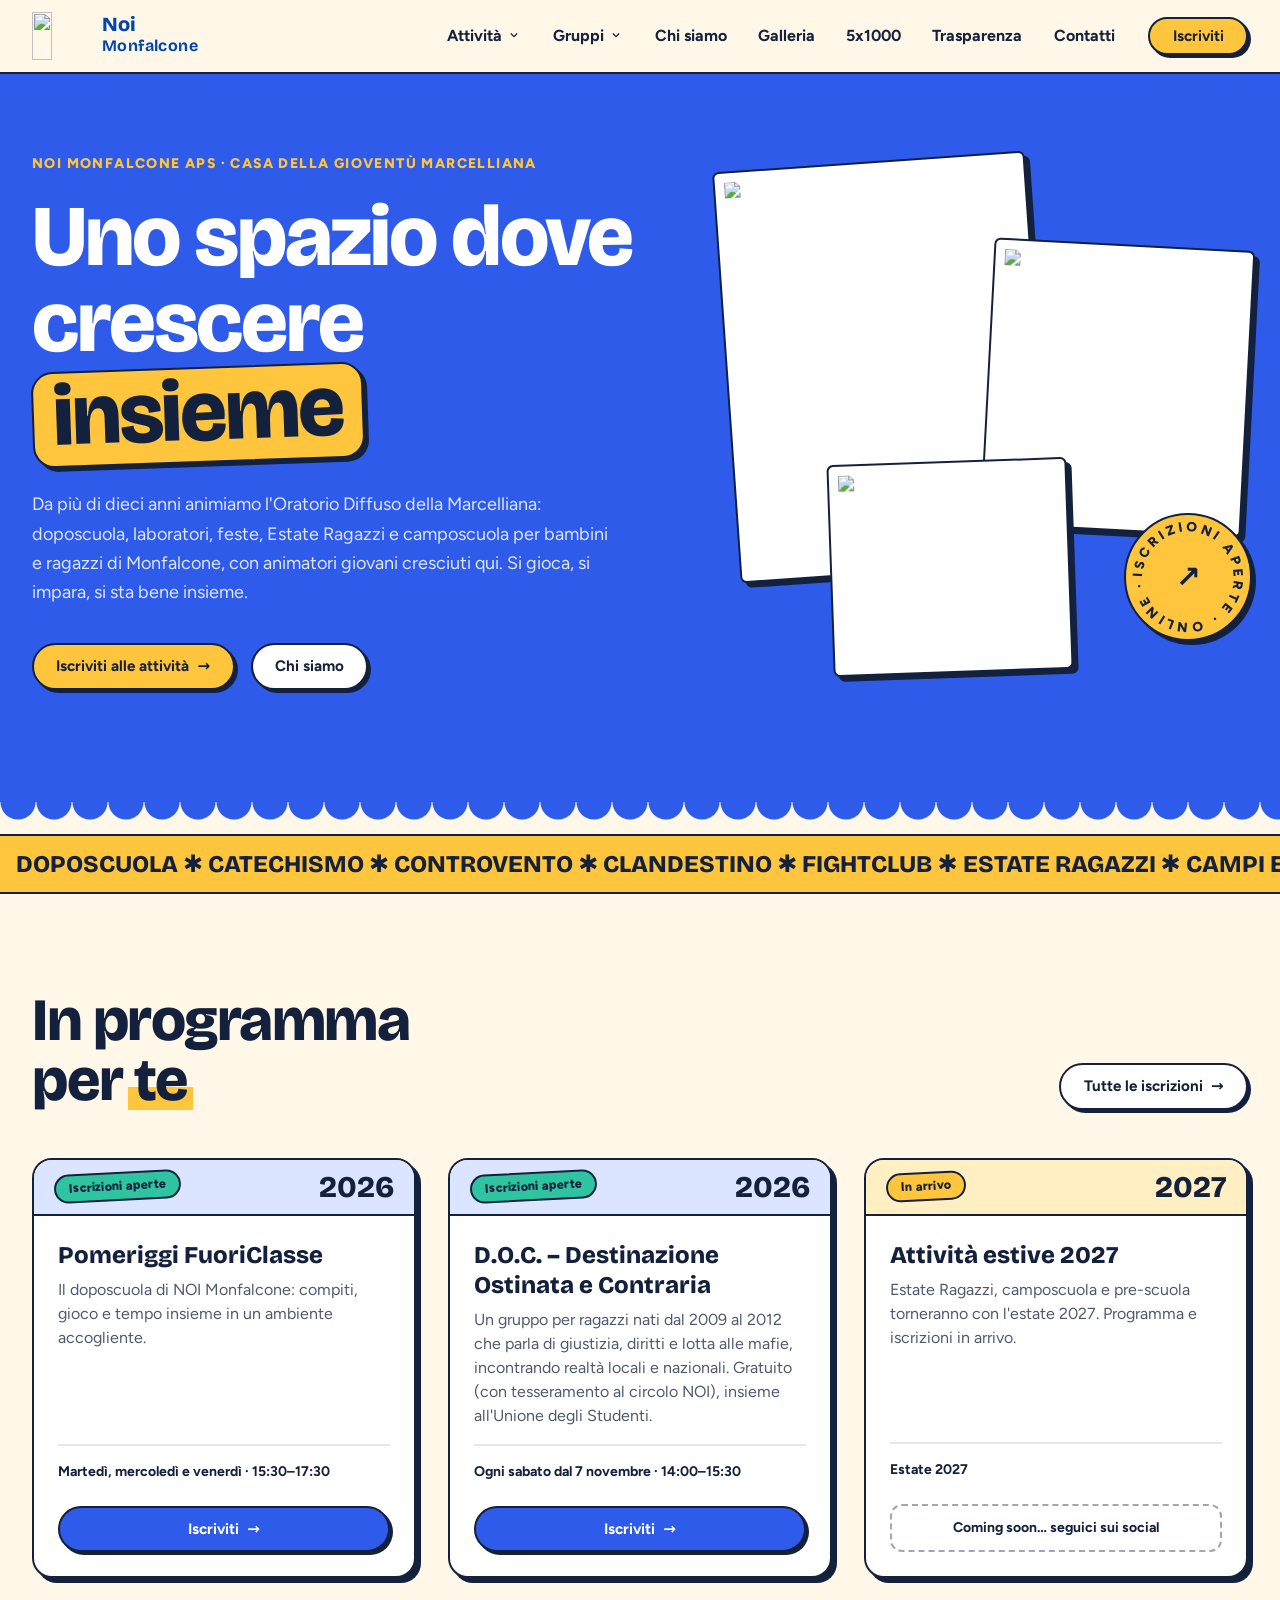
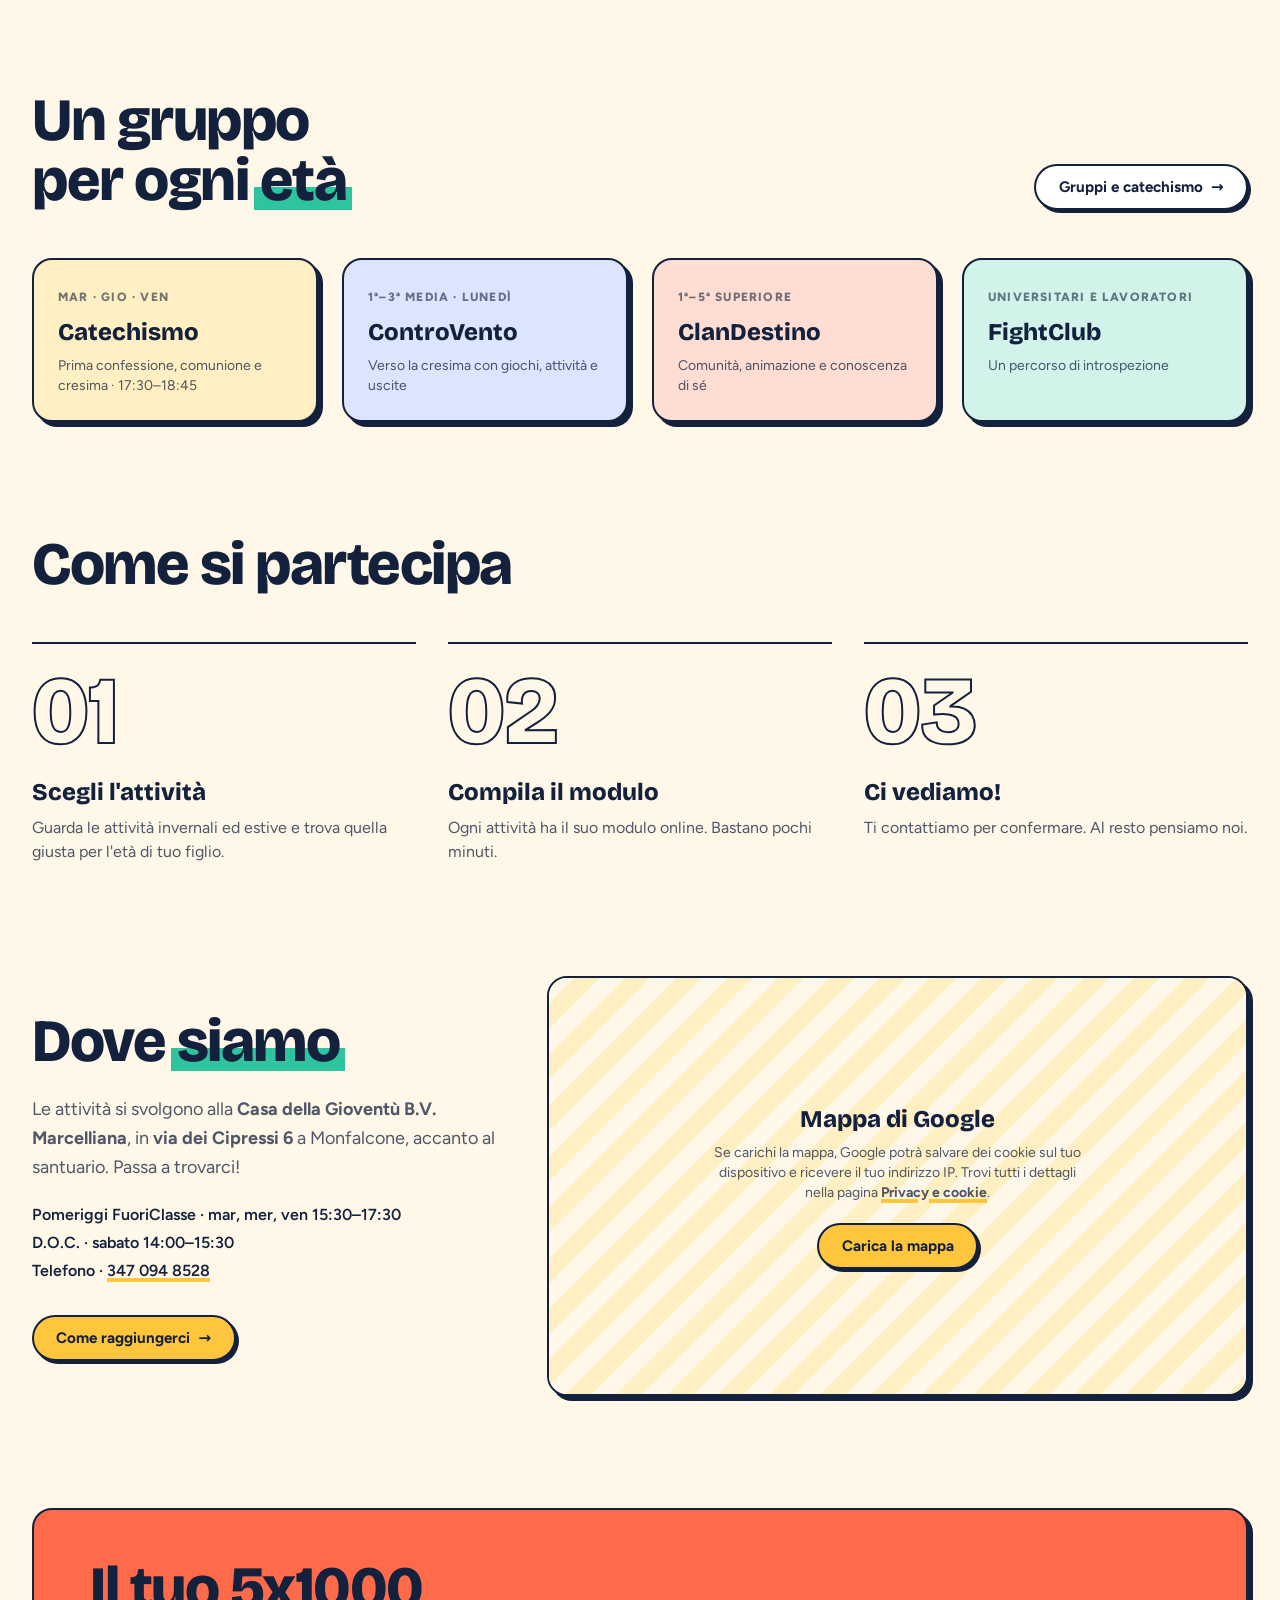
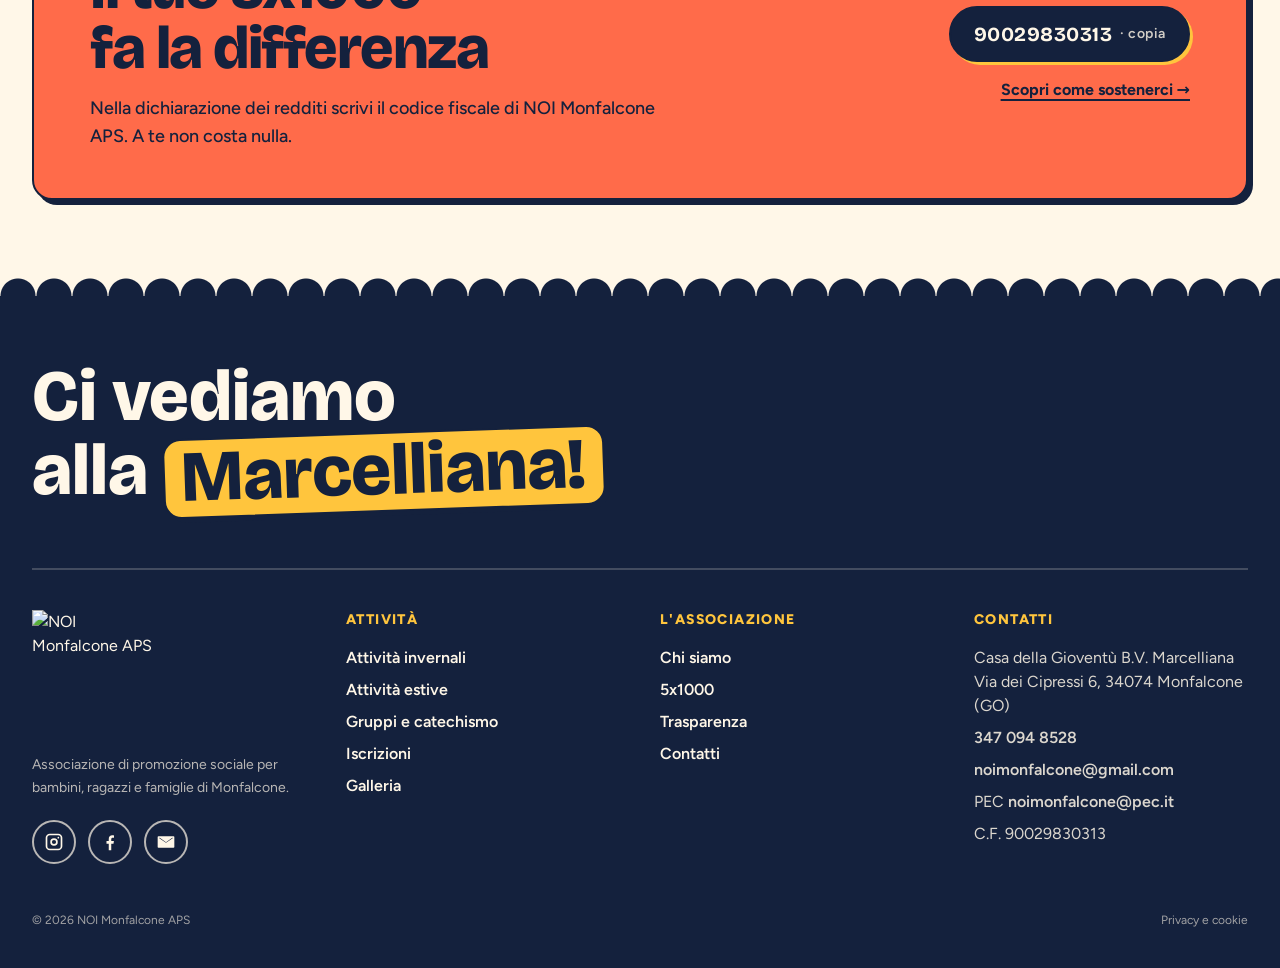
==== index.html @ 29c96f49 "Sito NOI Monfalcone APS: pagine, stili e script Sito statico (HTML, Tailwind, JavaScript) con inform" ====
<!DOCTYPE html>
<html lang="it">
<head>
  <meta charset="utf-8">
  <meta name="viewport" content="width=device-width, initial-scale=1">
  <title>NOI Monfalcone APS | Oratorio e attività per ragazzi</title>
  <meta name="description" content="NOI Monfalcone APS: attività invernali ed estive, doposcuola, campi e laboratori per bambini, ragazzi e famiglie alla Casa della Gioventù Marcelliana.">
  <link rel="canonical" href="https://giacomo.cogitamus.it/">
  <meta property="og:type" content="website">
  <meta property="og:locale" content="it_IT">
  <meta property="og:site_name" content="NOI Monfalcone APS">
  <meta property="og:title" content="NOI Monfalcone APS | Oratorio e attività per ragazzi">
  <meta property="og:description" content="NOI Monfalcone APS: attività invernali ed estive, doposcuola, campi e laboratori per bambini, ragazzi e famiglie alla Casa della Gioventù Marcelliana.">
  <meta property="og:url" content="https://giacomo.cogitamus.it/">
  <meta property="og:image" content="https://giacomo.cogitamus.it/assets/img/og-image.jpg">
  <meta property="og:image:width" content="1200">
  <meta property="og:image:height" content="630">
  <meta property="og:image:alt" content="Foto di gruppo di bambini e animatori all'Estate Ragazzi di NOI Monfalcone">
  <meta name="twitter:card" content="summary_large_image">
  <meta name="theme-color" content="#2F5BEA">
  <link rel="icon" href="assets/img/favicon.png" type="image/png">
  <link rel="apple-touch-icon" href="assets/img/apple-touch-icon.png">
  <link rel="stylesheet" href="assets/css/fonts.css?v=20261122">
  <link rel="stylesheet" href="assets/css/style.css?v=20261122">
  <link rel="stylesheet" href="assets/css/tailwind.css?v=20261122">
  <script type="application/ld+json">
{
  "@context": "https://schema.org",
  "@type": "NGO",
  "name": "NOI Monfalcone APS",
  "alternateName": "Oratorio Diffuso",
  "url": "https://giacomo.cogitamus.it/",
  "logo": "https://giacomo.cogitamus.it/assets/img/logo.png",
  "image": "https://giacomo.cogitamus.it/assets/img/og-image.jpg",
  "description": "Associazione di promozione sociale che anima l'Oratorio Diffuso della Marcelliana a Monfalcone: doposcuola, laboratori, feste, Estate Ragazzi e camposcuola per bambini e ragazzi.",
  "email": "noimonfalcone@gmail.com",
  "telephone": "+39 347 094 8528",
  "taxID": "90029830313",
  "address": {
    "@type": "PostalAddress",
    "streetAddress": "Via dei Cipressi 6",
    "postalCode": "34074",
    "addressLocality": "Monfalcone",
    "addressRegion": "GO",
    "addressCountry": "IT"
  },
  "location": {
    "@type": "Place",
    "name": "Casa della Gioventù B.V. Marcelliana",
    "address": {
      "@type": "PostalAddress",
      "streetAddress": "Via dei Cipressi 6",
      "postalCode": "34074",
      "addressLocality": "Monfalcone",
      "addressRegion": "GO",
      "addressCountry": "IT"
    }
  },
  "sameAs": [
    "https://www.instagram.com/noimonfalcone/",
    "https://www.facebook.com/oratoriodiffuso/"
  ]
}
  </script>
</head>
<body data-page="home" class="bg-paper font-sans text-ink antialiased">
  <div id="site-header"></div>

  <main id="main">
    <!-- HERO -->
    <section class="tone-blue scallop">
      <div class="mx-auto grid max-w-7xl items-center gap-14 px-5 pb-24 pt-14 lg:grid-cols-[1.1fr_.9fr] lg:px-8 lg:pb-28 lg:pt-20">
        <div>
          <p class="reveal text-sm font-extrabold uppercase tracking-widest text-sun">NOI Monfalcone APS · Casa della Gioventù Marcelliana</p>
          <h1 class="reveal mt-5 font-display text-[2.9rem] font-extrabold leading-[0.98] tracking-tight sm:text-7xl lg:text-[5.4rem]" data-delay="1">
            Uno spazio dove crescere <span class="word">insieme</span>
          </h1>
          <p class="reveal mt-7 max-w-xl text-lg leading-relaxed text-white/85" data-delay="2">
            Da più di dieci anni animiamo l'Oratorio Diffuso della Marcelliana: doposcuola, laboratori, feste, Estate Ragazzi e camposcuola per bambini e ragazzi di Monfalcone, con animatori giovani cresciuti qui. Si gioca, si impara, si sta bene insieme.
          </p>
          <div class="reveal mt-9 flex flex-wrap gap-4" data-delay="3">
            <a href="iscrizioni.html" class="btn btn-sun">Iscriviti alle attività <span class="arrow" aria-hidden="true">→</span></a>
            <a href="chi-siamo.html" class="btn">Chi siamo</a>
          </div>
        </div>

        <!-- Collage di foto -->
        <div class="reveal relative mx-auto aspect-square w-full max-w-md lg:max-w-none" data-delay="2">
          <div class="frame absolute left-0 top-0 w-[60%] -rotate-[4deg]">
            <img src="assets/img/home/home-polveri-colorate.jpg" alt="Foto di gruppo con le polveri colorate al campo medie 2026" class="aspect-[4/5] w-full object-cover" loading="lazy">
          </div>
          <div class="frame absolute right-0 top-[16%] w-[50%] rotate-[3deg]">
            <img src="assets/img/home/home-gruppo-estate.jpg" alt="Foto di gruppo a Estate Ragazzi" class="aspect-square w-full object-cover" loading="lazy">
          </div>
          <div class="frame absolute bottom-[2%] left-[20%] w-[46%] -rotate-[2deg]">
            <img src="assets/img/home/home-mani-in-cerchio.jpg" alt="Mani unite in cerchio al campo medie 2026" class="aspect-[4/3] w-full object-cover" loading="lazy">
          </div>
          <a href="iscrizioni.html" aria-label="Vai alle iscrizioni" class="absolute -right-1 bottom-[8%] grid h-28 w-28 place-items-center rounded-full border-2 border-ink bg-sun text-ink shadow-[4px_4px_0_#14213D] transition hover:scale-105 sm:h-32 sm:w-32">
            <svg viewBox="0 0 120 120" class="spin-slow absolute inset-0" aria-hidden="true">
              <defs><path id="circ" d="M60,60 m-44,0 a44,44 0 1,1 88,0 a44,44 0 1,1 -88,0"/></defs>
              <text font-size="13" font-weight="800" fill="#14213D"><textPath href="#circ" textLength="270" lengthAdjust="spacing">ISCRIZIONI APERTE · ONLINE ·</textPath></text>
            </svg>
            <span class="text-3xl font-extrabold" aria-hidden="true">↗</span>
          </a>
        </div>
      </div>
    </section>

    <!-- STRISCIA SCORREVOLE -->
    <div class="marquee mt-8 border-y-2 border-ink bg-sun py-3 font-display text-2xl font-extrabold uppercase" aria-hidden="true">
      <div class="marquee-track">
        <span class="px-4">Doposcuola ✱ Catechismo ✱ ControVento ✱ ClanDestino ✱ FightClub ✱ Estate Ragazzi ✱ Campi estivi ✱ Feste ✱ Insieme ✱</span>
        <span class="px-4">Doposcuola ✱ Catechismo ✱ ControVento ✱ ClanDestino ✱ FightClub ✱ Estate Ragazzi ✱ Campi estivi ✱ Feste ✱ Insieme ✱</span>
      </div>
    </div>

    <!-- IN PROGRAMMA -->
    <section class="mx-auto max-w-7xl px-5 pt-24 lg:px-8" aria-labelledby="programma">
      <div class="flex flex-wrap items-end justify-between gap-5">
        <h2 id="programma" class="reveal font-display text-4xl font-extrabold leading-[1.02] tracking-tight sm:text-6xl">In programma<br>per <span class="hl">te</span></h2>
        <a href="iscrizioni.html" class="reveal btn" data-delay="1">Tutte le iscrizioni <span class="arrow" aria-hidden="true">→</span></a>
      </div>
      <div data-activities data-season="all" data-status="open,soon" data-limit="3" class="mt-12 grid gap-8 md:grid-cols-2 lg:grid-cols-3"></div>
    </section>

    <!-- GRUPPI -->
    <section class="mx-auto max-w-7xl px-5 pt-28 lg:px-8" aria-labelledby="gruppi">
      <div class="flex flex-wrap items-end justify-between gap-5">
        <h2 id="gruppi" class="reveal font-display text-4xl font-extrabold leading-[1.02] tracking-tight sm:text-6xl">Un gruppo<br>per ogni <span class="hl" style="--hl:var(--mint)">età</span></h2>
        <a href="gruppi.html" class="reveal btn" data-delay="1">Gruppi e catechismo <span class="arrow" aria-hidden="true">→</span></a>
      </div>
      <div class="mt-12 grid gap-6 sm:grid-cols-2 lg:grid-cols-4">
        <a href="gruppi.html#catechismo" class="card reveal !bg-sun-100 p-6" data-delay="1">
          <span class="text-xs font-extrabold uppercase tracking-widest text-ink/60">Mar · Gio · Ven</span>
          <span class="mt-2 block font-display text-2xl font-extrabold">Catechismo</span>
          <span class="mt-2 block text-sm text-ink/75">Prima confessione, comunione e cresima · 17:30–18:45</span>
        </a>
        <a href="gruppi.html#controvento" class="card reveal !bg-brand-100 p-6" data-delay="2">
          <span class="text-xs font-extrabold uppercase tracking-widest text-ink/60">1ª–3ª media · Lunedì</span>
          <span class="mt-2 block font-display text-2xl font-extrabold">ControVento</span>
          <span class="mt-2 block text-sm text-ink/75">Verso la cresima con giochi, attività e uscite</span>
        </a>
        <a href="gruppi.html#clandestino" class="card reveal !bg-coral-100 p-6" data-delay="3">
          <span class="text-xs font-extrabold uppercase tracking-widest text-ink/60">1ª–5ª superiore</span>
          <span class="mt-2 block font-display text-2xl font-extrabold">ClanDestino</span>
          <span class="mt-2 block text-sm text-ink/75">Comunità, animazione e conoscenza di sé</span>
        </a>
        <a href="gruppi.html#fightclub" class="card reveal !bg-mint-100 p-6" data-delay="4">
          <span class="text-xs font-extrabold uppercase tracking-widest text-ink/60">Universitari e lavoratori</span>
          <span class="mt-2 block font-display text-2xl font-extrabold">FightClub</span>
          <span class="mt-2 block text-sm text-ink/75">Un percorso di introspezione</span>
        </a>
      </div>
    </section>

    <!-- COME SI PARTECIPA -->
    <section class="mx-auto max-w-7xl px-5 pt-28 lg:px-8" aria-labelledby="come">
      <h2 id="come" class="reveal font-display text-4xl font-extrabold leading-[1.02] tracking-tight sm:text-6xl">Come si partecipa</h2>
      <ol class="mt-12 grid gap-10 md:grid-cols-3 md:gap-8">
        <li class="reveal border-t-2 border-ink pt-5" data-delay="1">
          <span class="outline-num font-display text-8xl font-extrabold leading-none">01</span>
          <h3 class="mt-4 font-display text-2xl font-extrabold">Scegli l'attività</h3>
          <p class="mt-2 text-ink/75">Guarda le attività invernali ed estive e trova quella giusta per l'età di tuo figlio.</p>
        </li>
        <li class="reveal border-t-2 border-ink pt-5" data-delay="2">
          <span class="outline-num font-display text-8xl font-extrabold leading-none">02</span>
          <h3 class="mt-4 font-display text-2xl font-extrabold">Compila il modulo</h3>
          <p class="mt-2 text-ink/75">Ogni attività ha il suo modulo online. Bastano pochi minuti.</p>
        </li>
        <li class="reveal border-t-2 border-ink pt-5" data-delay="3">
          <span class="outline-num font-display text-8xl font-extrabold leading-none">03</span>
          <h3 class="mt-4 font-display text-2xl font-extrabold">Ci vediamo!</h3>
          <p class="mt-2 text-ink/75">Ti contattiamo per confermare. Al resto pensiamo noi.</p>
        </li>
      </ol>
    </section>

    <!-- DOVE SIAMO -->
    <section class="mx-auto max-w-7xl px-5 pt-28 lg:px-8" aria-labelledby="dove">
      <div class="grid items-center gap-12 lg:grid-cols-[.8fr_1.2fr]">
        <div>
          <h2 id="dove" class="reveal font-display text-4xl font-extrabold leading-[1.02] tracking-tight sm:text-6xl">Dove <span class="hl" style="--hl:var(--mint)">siamo</span></h2>
          <p class="reveal mt-6 text-lg leading-relaxed text-ink/75" data-delay="1">
            Le attività si svolgono alla <strong>Casa della Gioventù B.V. Marcelliana</strong>, in <strong>via dei Cipressi 6</strong> a Monfalcone, accanto al santuario. Passa a trovarci!
          </p>
          <ul class="reveal mt-5 space-y-1 font-semibold" data-delay="1">
            <li>Pomeriggi FuoriClasse · mar, mer, ven 15:30–17:30</li>
            <li>D.O.C. · sabato 14:00–15:30</li>
            <li>Telefono · <a href="tel:+393470948528" class="underline decoration-sun decoration-4 underline-offset-2">347 094 8528</a></li>
          </ul>
          <a href="contatti.html" class="reveal btn btn-sun mt-8" data-delay="2">Come raggiungerci <span class="arrow" aria-hidden="true">→</span></a>
        </div>
        <div class="reveal card relative overflow-hidden" data-delay="2">
          <!-- La mappa di Google (e i suoi cookie) si carica solo se il visitatore clicca -->
          <div data-map data-src="https://www.google.com/maps?q=Via+dei+Cipressi+6,+34074+Monfalcone+GO&output=embed" data-class="block h-80 w-full border-0 lg:h-[26rem]" class="map-consent grid h-80 w-full place-items-center p-6 text-center lg:h-[26rem]">
            <div>
              <p class="font-display text-2xl font-extrabold">Mappa di Google</p>
              <p class="mx-auto mt-2 max-w-sm text-sm text-ink/75">Se carichi la mappa, Google potrà salvare dei cookie sul tuo dispositivo e ricevere il tuo indirizzo IP. Trovi tutti i dettagli nella pagina <a href="privacy.html" class="font-bold underline decoration-sun decoration-4 underline-offset-2">Privacy e cookie</a>.</p>
              <button type="button" class="btn btn-sun mt-5">Carica la mappa</button>
            </div>
          </div>
        </div>
      </div>
    </section>

    <!-- 5x1000 -->
    <section class="mx-auto max-w-7xl px-5 pt-28 lg:px-8">
      <div class="reveal card !bg-coral px-7 py-12 sm:px-14">
        <div class="grid items-center gap-10 md:grid-cols-[1fr_auto]">
          <div>
            <h2 class="font-display text-4xl font-extrabold leading-[1.02] tracking-tight sm:text-6xl">Il tuo 5x1000<br>fa la differenza</h2>
            <p class="mt-4 max-w-xl text-lg font-medium">Nella dichiarazione dei redditi scrivi il codice fiscale di NOI Monfalcone APS. A te non costa nulla.</p>
          </div>
          <div class="flex flex-col items-start gap-4 md:items-end">
            <button type="button" data-copy="90029830313" data-copy-msg="Codice fiscale copiato" class="btn btn-ink font-display text-xl tracking-wide">90029830313 <span class="text-sm font-sans font-semibold opacity-80">· copia</span></button>
            <a href="sostienici.html" class="font-bold underline decoration-ink decoration-2 underline-offset-4">Scopri come sostenerci →</a>
          </div>
        </div>
      </div>
    </section>
  </main>

  <div id="site-footer"></div>
  <script src="assets/js/data.js?v=20261122"></script>
  <script src="assets/js/components.js?v=20261122"></script>
  <script src="assets/js/main.js?v=20261122"></script>
</body>
</html>
---- assets/css/fonts.css ----
/* Caratteri ospitati sul sito (niente richieste a Google Fonts). Licenza: SIL Open Font License. */
/* Bricolage Grotesque – latin-ext */
@font-face {
  font-family: 'Bricolage Grotesque';
  font-style: normal;
  font-weight: 700;
  font-stretch: 100%;
  font-display: swap;
  src: url(../fonts/bricolage-grotesque-latin-ext-3y9K6as8bT.woff2) format('woff2');
  unicode-range: U+0100-02BA, U+02BD-02C5, U+02C7-02CC, U+02CE-02D7, U+02DD-02FF, U+0304, U+0308, U+0329, U+1D00-1DBF, U+1E00-1E9F, U+1EF2-1EFF, U+2020, U+20A0-20AB, U+20AD-20C4, U+2113, U+2C60-2C7F, U+A720-A7FF;
}
/* Bricolage Grotesque – latin */
@font-face {
  font-family: 'Bricolage Grotesque';
  font-style: normal;
  font-weight: 700;
  font-stretch: 100%;
  font-display: swap;
  src: url(../fonts/bricolage-grotesque-latin-3y9K6as8bT.woff2) format('woff2');
  unicode-range: U+0000-00FF, U+0131, U+0152-0153, U+02BB-02BC, U+02C6, U+02DA, U+02DC, U+0304, U+0308, U+0329, U+2000-206F, U+20AC, U+2122, U+2191, U+2193, U+2212, U+2215, U+FEFF, U+FFFD;
}
/* Bricolage Grotesque – latin-ext */
@font-face {
  font-family: 'Bricolage Grotesque';
  font-style: normal;
  font-weight: 800;
  font-stretch: 100%;
  font-display: swap;
  src: url(../fonts/bricolage-grotesque-latin-ext-3y9K6as8bT.woff2) format('woff2');
  unicode-range: U+0100-02BA, U+02BD-02C5, U+02C7-02CC, U+02CE-02D7, U+02DD-02FF, U+0304, U+0308, U+0329, U+1D00-1DBF, U+1E00-1E9F, U+1EF2-1EFF, U+2020, U+20A0-20AB, U+20AD-20C4, U+2113, U+2C60-2C7F, U+A720-A7FF;
}
/* Bricolage Grotesque – latin */
@font-face {
  font-family: 'Bricolage Grotesque';
  font-style: normal;
  font-weight: 800;
  font-stretch: 100%;
  font-display: swap;
  src: url(../fonts/bricolage-grotesque-latin-3y9K6as8bT.woff2) format('woff2');
  unicode-range: U+0000-00FF, U+0131, U+0152-0153, U+02BB-02BC, U+02C6, U+02DA, U+02DC, U+0304, U+0308, U+0329, U+2000-206F, U+20AC, U+2122, U+2191, U+2193, U+2212, U+2215, U+FEFF, U+FFFD;
}
/* Figtree – latin-ext */
@font-face {
  font-family: 'Figtree';
  font-style: normal;
  font-weight: 400;
  font-display: swap;
  src: url(../fonts/figtree-latin-ext-_Xms-HUzqD.woff2) format('woff2');
  unicode-range: U+0100-02BA, U+02BD-02C5, U+02C7-02CC, U+02CE-02D7, U+02DD-02FF, U+0304, U+0308, U+0329, U+1D00-1DBF, U+1E00-1E9F, U+1EF2-1EFF, U+2020, U+20A0-20AB, U+20AD-20C4, U+2113, U+2C60-2C7F, U+A720-A7FF;
}
/* Figtree – latin */
@font-face {
  font-family: 'Figtree';
  font-style: normal;
  font-weight: 400;
  font-display: swap;
  src: url(../fonts/figtree-latin-_Xms-HUzqD.woff2) format('woff2');
  unicode-range: U+0000-00FF, U+0131, U+0152-0153, U+02BB-02BC, U+02C6, U+02DA, U+02DC, U+0304, U+0308, U+0329, U+2000-206F, U+20AC, U+2122, U+2191, U+2193, U+2212, U+2215, U+FEFF, U+FFFD;
}
/* Figtree – latin-ext */
@font-face {
  font-family: 'Figtree';
  font-style: normal;
  font-weight: 500;
  font-display: swap;
  src: url(../fonts/figtree-latin-ext-_Xms-HUzqD.woff2) format('woff2');
  unicode-range: U+0100-02BA, U+02BD-02C5, U+02C7-02CC, U+02CE-02D7, U+02DD-02FF, U+0304, U+0308, U+0329, U+1D00-1DBF, U+1E00-1E9F, U+1EF2-1EFF, U+2020, U+20A0-20AB, U+20AD-20C4, U+2113, U+2C60-2C7F, U+A720-A7FF;
}
/* Figtree – latin */
@font-face {
  font-family: 'Figtree';
  font-style: normal;
  font-weight: 500;
  font-display: swap;
  src: url(../fonts/figtree-latin-_Xms-HUzqD.woff2) format('woff2');
  unicode-range: U+0000-00FF, U+0131, U+0152-0153, U+02BB-02BC, U+02C6, U+02DA, U+02DC, U+0304, U+0308, U+0329, U+2000-206F, U+20AC, U+2122, U+2191, U+2193, U+2212, U+2215, U+FEFF, U+FFFD;
}
/* Figtree – latin-ext */
@font-face {
  font-family: 'Figtree';
  font-style: normal;
  font-weight: 600;
  font-display: swap;
  src: url(../fonts/figtree-latin-ext-_Xms-HUzqD.woff2) format('woff2');
  unicode-range: U+0100-02BA, U+02BD-02C5, U+02C7-02CC, U+02CE-02D7, U+02DD-02FF, U+0304, U+0308, U+0329, U+1D00-1DBF, U+1E00-1E9F, U+1EF2-1EFF, U+2020, U+20A0-20AB, U+20AD-20C4, U+2113, U+2C60-2C7F, U+A720-A7FF;
}
/* Figtree – latin */
@font-face {
  font-family: 'Figtree';
  font-style: normal;
  font-weight: 600;
  font-display: swap;
  src: url(../fonts/figtree-latin-_Xms-HUzqD.woff2) format('woff2');
  unicode-range: U+0000-00FF, U+0131, U+0152-0153, U+02BB-02BC, U+02C6, U+02DA, U+02DC, U+0304, U+0308, U+0329, U+2000-206F, U+20AC, U+2122, U+2191, U+2193, U+2212, U+2215, U+FEFF, U+FFFD;
}
/* Figtree – latin-ext */
@font-face {
  font-family: 'Figtree';
  font-style: normal;
  font-weight: 700;
  font-display: swap;
  src: url(../fonts/figtree-latin-ext-_Xms-HUzqD.woff2) format('woff2');
  unicode-range: U+0100-02BA, U+02BD-02C5, U+02C7-02CC, U+02CE-02D7, U+02DD-02FF, U+0304, U+0308, U+0329, U+1D00-1DBF, U+1E00-1E9F, U+1EF2-1EFF, U+2020, U+20A0-20AB, U+20AD-20C4, U+2113, U+2C60-2C7F, U+A720-A7FF;
}
/* Figtree – latin */
@font-face {
  font-family: 'Figtree';
  font-style: normal;
  font-weight: 700;
  font-display: swap;
  src: url(../fonts/figtree-latin-_Xms-HUzqD.woff2) format('woff2');
  unicode-range: U+0000-00FF, U+0131, U+0152-0153, U+02BB-02BC, U+02C6, U+02DA, U+02DC, U+0304, U+0308, U+0329, U+2000-206F, U+20AC, U+2122, U+2191, U+2193, U+2212, U+2215, U+FEFF, U+FFFD;
}
/* Figtree – latin-ext */
@font-face {
  font-family: 'Figtree';
  font-style: normal;
  font-weight: 800;
  font-display: swap;
  src: url(../fonts/figtree-latin-ext-_Xms-HUzqD.woff2) format('woff2');
  unicode-range: U+0100-02BA, U+02BD-02C5, U+02C7-02CC, U+02CE-02D7, U+02DD-02FF, U+0304, U+0308, U+0329, U+1D00-1DBF, U+1E00-1E9F, U+1EF2-1EFF, U+2020, U+20A0-20AB, U+20AD-20C4, U+2113, U+2C60-2C7F, U+A720-A7FF;
}
/* Figtree – latin */
@font-face {
  font-family: 'Figtree';
  font-style: normal;
  font-weight: 800;
  font-display: swap;
  src: url(../fonts/figtree-latin-_Xms-HUzqD.woff2) format('woff2');
  unicode-range: U+0000-00FF, U+0131, U+0152-0153, U+02BB-02BC, U+02C6, U+02DA, U+02DC, U+0304, U+0308, U+0329, U+2000-206F, U+20AC, U+2122, U+2191, U+2193, U+2212, U+2215, U+FEFF, U+FFFD;
}
---- assets/css/style.css ----
/* Stile "carta e inchiostro": bordi netti, ombre piene, adesivi, colori piatti. */

:root {
  --ink: #14213D;
  --paper: #FFF7E8;
  --blue: #2F5BEA;
  --sun: #FFC53D;
  --coral: #FF6B4A;
  --mint: #2EC4A0;
}
html { scroll-padding-top: 96px; }
body { background: var(--paper); color: var(--ink); }
::selection { background: var(--sun); color: var(--ink); }
:focus-visible { outline: 3px solid var(--blue); outline-offset: 3px; border-radius: 6px; }

/* ---------- Animazioni allo scroll ---------- */
.reveal { opacity: 0; transform: translateY(22px); transition: opacity .6s ease, transform .6s cubic-bezier(.2,.7,.2,1); }
.reveal.is-visible { opacity: 1; transform: none; }
.reveal[data-delay="1"] { transition-delay: .07s; }
.reveal[data-delay="2"] { transition-delay: .14s; }
.reveal[data-delay="3"] { transition-delay: .21s; }
.reveal[data-delay="4"] { transition-delay: .28s; }
@media (prefers-reduced-motion: reduce) {
  .reveal { opacity: 1; transform: none; transition: none; }
  .marquee-track, .spin-slow { animation: none !important; }
  * { scroll-behavior: auto !important; }
}

/* ---------- Bottoni ---------- */
.btn {
  --sh: var(--ink);
  display: inline-flex; align-items: center; justify-content: center; gap: .5rem;
  padding: .75rem 1.4rem; border: 2px solid var(--ink); border-radius: 9999px;
  font-weight: 700; font-size: .95rem; line-height: 1.2; color: var(--ink); background: #fff;
  box-shadow: 3px 3px 0 var(--sh);
  transition: transform .15s ease, box-shadow .15s ease, background-color .15s ease;
}
.btn:hover { transform: translate(-2px, -2px); box-shadow: 5px 5px 0 var(--sh); }
.btn:active { transform: translate(3px, 3px); box-shadow: 0 0 0 var(--sh); }
.btn-sun { background: var(--sun); }
.btn-blue { background: var(--blue); color: #fff; }
.btn-coral { background: var(--coral); }
.btn-ink { background: var(--ink); color: var(--paper); --sh: var(--sun); }
.btn .arrow { transition: transform .15s ease; }
.btn:hover .arrow { transform: translateX(4px); }

/* ---------- Card ---------- */
.card {
  background: #fff; border: 2px solid var(--ink); border-radius: 1.25rem;
  box-shadow: 5px 5px 0 var(--ink);
  transition: transform .2s ease, box-shadow .2s ease;
}
a.card:hover, .card.hoverable:hover { transform: translate(-3px, -3px); box-shadow: 8px 8px 0 var(--ink); }

/* ---------- Adesivi, evidenziatore, parola in risalto ---------- */
.sticker {
  display: inline-block; border: 2px solid var(--ink); border-radius: 9999px; padding: .2rem .8rem;
  font-weight: 800; font-size: .78rem; letter-spacing: .02em; transform: rotate(-3deg); background: #fff; color: var(--ink);
}
.hl {
  background: linear-gradient(transparent 60%, var(--hl, var(--sun)) 60%, var(--hl, var(--sun)) 92%, transparent 92%);
  padding: 0 .1em; margin: 0 -.1em; -webkit-box-decoration-break: clone; box-decoration-break: clone;
}
.word {
  display: inline-block; background: var(--sun); color: var(--ink); padding: 0 .22em .06em;
  border: 2px solid var(--ink); border-radius: .25em; transform: rotate(-2deg); box-shadow: 4px 4px 0 var(--ink);
}

/* ---------- Sezioni a tinta unita con bordo "smerlato" ---------- */
.tone-blue  { --sec: var(--blue);  background: var(--blue);  color: #fff; }
.tone-sun   { --sec: var(--sun);   background: var(--sun);   color: var(--ink); }
.tone-coral { --sec: var(--coral); background: var(--coral); color: var(--ink); }
.tone-mint  { --sec: var(--mint);  background: var(--mint);  color: var(--ink); }
.tone-ink   { --sec: var(--ink);   background: var(--ink);   color: var(--paper); }
.scallop { position: relative; border-bottom: 0; }
.scallop::after {
  content: ''; position: absolute; left: 0; right: 0; top: 100%; height: 18px; z-index: 1; pointer-events: none;
  background: radial-gradient(circle at 18px 0, var(--sec) 17px, transparent 18px) repeat-x;
  background-size: 36px 18px;
}

.scallop-top::before {
  content: ''; position: absolute; left: 0; right: 0; bottom: 100%; height: 18px; pointer-events: none;
  background: radial-gradient(circle at 18px 18px, var(--sec) 17px, transparent 18px) repeat-x;
  background-size: 36px 18px;
}

/* ---------- Cornici foto e segnaposto ---------- */
.frame { background: #fff; padding: .55rem .55rem 2.2rem; border: 2px solid var(--ink); border-radius: .4rem; box-shadow: 5px 5px 0 var(--ink); }
.ph-img {
  display: grid; place-items: center; align-content: center; color: var(--ink); font-weight: 800; font-size: .8rem; letter-spacing: .12em; text-transform: uppercase;
  background: repeating-linear-gradient(135deg, var(--c1, #DCE5FF) 0 14px, var(--c2, #C9D7FF) 14px 28px);
}

/* ---------- Marquee e adesivo rotante ---------- */
.marquee { overflow: hidden; white-space: nowrap; }
.marquee-track { display: inline-flex; animation: marq 32s linear infinite; }
@keyframes marq { to { transform: translateX(-50%); } }
.spin-slow { animation: spin 22s linear infinite; }
@keyframes spin { to { transform: rotate(360deg); } }

/* ---------- Navigazione ---------- */
.nav-link { position: relative; padding: .4rem .1rem; font-weight: 700; }
.nav-link::after {
  content: ''; position: absolute; left: 0; right: 0; bottom: 0; height: 5px; background: var(--sun); z-index: -1;
  transform: scaleX(0); transform-origin: left; transition: transform .2s ease;
}
.nav-link:hover::after, .nav-link[aria-current="page"]::after { transform: scaleX(1); }
.dropdown { opacity: 0; visibility: hidden; transform: translateY(6px); transition: opacity .15s, transform .15s, visibility .15s; }
.has-dropdown:hover .dropdown, .has-dropdown:focus-within .dropdown { opacity: 1; visibility: visible; transform: none; }

/* ---------- Galleria a mosaico (proporzioni originali) ---------- */
.masonry { display: flex; gap: 1rem; align-items: flex-start; }
.masonry-col { flex: 1 1 0; min-width: 0; display: flex; flex-direction: column; gap: 1rem; }
.g-item {
  display: block; width: 100%; overflow: hidden; background: #fff; cursor: zoom-in;
  border: 2px solid var(--ink); border-radius: .9rem; box-shadow: 3px 3px 0 var(--ink);
  transition: transform .2s ease, box-shadow .2s ease;
}
.g-item:hover { transform: translate(-2px, -2px) rotate(-.4deg); box-shadow: 6px 6px 0 var(--ink); }
.g-item img, .g-item .ph-img { display: block; width: 100%; height: auto; }
.chip { border: 2px solid var(--ink); border-radius: 9999px; padding: .4rem 1rem; font-weight: 700; background: #fff; transition: background-color .15s, transform .15s; }
.chip:hover { transform: translateY(-2px); }
.chip[aria-pressed="true"] { background: var(--ink); color: var(--paper); }
#lightbox { opacity: 0; visibility: hidden; transition: opacity .2s, visibility .2s; }
#lightbox.open { opacity: 1; visibility: visible; }

/* ---------- Timeline archivio ---------- */
.timeline { position: relative; }
.timeline::before { content: ''; position: absolute; left: 11px; top: 8px; bottom: 8px; border-left: 2px dashed var(--ink); opacity: .5; }
.timeline-dot { position: absolute; left: 3px; top: 5px; width: 18px; height: 18px; border-radius: 9999px; background: var(--sun); border: 2px solid var(--ink); }

/* ---------- Toast ---------- */
#toast {
  position: fixed; left: 50%; bottom: 1.5rem; transform: translate(-50%, 20px); opacity: 0; z-index: 80; pointer-events: none;
  background: var(--ink); color: var(--paper); padding: .7rem 1.2rem; border-radius: 9999px; font-weight: 700; font-size: .9rem;
  border: 2px solid var(--sun); transition: opacity .2s, transform .2s;
}
#toast.show { opacity: 1; transform: translate(-50%, 0); }

/* ---------- Numeri a contorno ---------- */
.outline-num { color: transparent; -webkit-text-stroke: 2px var(--ink); }


/* ---------- Locandine: carosello circolare 3D (pagine attività) ---------- */
.orbit { --ph: 15rem; position: relative; overflow: hidden; padding-bottom: .5rem; }
@media (min-width: 640px) { .orbit { --ph: 19rem; } }
@media (min-width: 1280px) { .orbit { --ph: 22rem; } }
.orbit-stage { position: relative; z-index: 0; isolation: isolate; touch-action: pan-y; user-select: none; -webkit-user-select: none; }
/* l'anello ha un suo livello: le locandine non finiscono sopra il menu o sopra la locandina aperta */
/* "pavimento": un'ombra morbida sotto l'anello */
.orbit-stage::after {
  content: ""; position: absolute; left: 10%; right: 10%; bottom: 0; height: 2.5rem; z-index: 0;
  background: radial-gradient(closest-side, rgb(20 33 61 / .22), transparent); pointer-events: none;
}
.poster {
  padding: 0; background: #fff; cursor: zoom-in;
  border: 2px solid var(--ink); border-radius: .5rem; overflow: hidden; box-shadow: 4px 4px 0 var(--ink);
}
.orbit-card { position: absolute; left: 50%; top: 0; transform-origin: 50% 50%; will-change: transform, filter; }
.orbit-card img { display: block; height: var(--ph); width: auto; pointer-events: none; -webkit-user-drag: none; }
.orbit-card { cursor: pointer; }
.orbit-card.is-front { box-shadow: 6px 6px 0 var(--ink); cursor: zoom-in; }
.orbit-card { transition: box-shadow .2s ease; }
.orbit-card.is-hover { box-shadow: 9px 12px 0 var(--ink); }
.orbit-card:focus-visible { outline: 4px solid var(--sun); outline-offset: 3px; }
.orbit-ctrl { display: flex; justify-content: center; gap: 1rem; margin-top: 1.25rem; }
/* Telefono: striscia da scorrere col dito al posto del cerchio */
.orbit-strip { --ph: 22rem; }
.orbit-strip .orbit-stage {
  display: flex; gap: 1rem; overflow-x: auto; touch-action: auto; /* niente aggancio: il nastro scorre continuo */
  padding: .5rem 1.25rem 1rem; scrollbar-width: none;
}
.orbit-strip .orbit-stage::-webkit-scrollbar { display: none; }
.orbit-strip .orbit-stage::after { display: none; }
.orbit-strip .orbit-card { position: relative; left: auto; top: auto; flex: none; cursor: zoom-in; }
.orbit-clone { display: none; }
.orbit-strip .orbit-clone { display: block; }
.poster-box { position: fixed; inset: 0; z-index: 80; display: grid; place-items: center; padding: 1rem; background: rgb(20 33 61 / .94); }
.poster-box[hidden] { display: none; }
.poster-box img { max-width: min(100%, 44rem); max-height: calc(100vh - 6rem); width: auto; height: auto; border: 2px solid #fff; border-radius: .5rem; }
.poster-box figcaption { margin-top: .75rem; text-align: center; color: #fff; font-weight: 700; }
.poster-box .poster-close {
  position: absolute; top: 1rem; right: 1rem; width: 2.75rem; height: 2.75rem; border-radius: 9999px;
  background: var(--sun); color: var(--ink); border: 2px solid var(--ink); font-size: 1.5rem; font-weight: 800; line-height: 1;
}

/* ---------- In evidenza: locandine delle attività con iscrizioni aperte ---------- */
.feat-poster {
  position: relative; display: block; width: 100%; padding: 0; cursor: zoom-in; background: #fff;
  border: 2px solid var(--ink); border-radius: .6rem; box-shadow: 6px 6px 0 var(--ink);
  animation: feat-breathe 3.2s ease-in-out infinite; animation-delay: var(--d, 0s);
}
.feat:nth-child(even) .feat-poster { --tilt: 1.5deg; }
.feat-poster img { display: block; width: 100%; height: auto; border-radius: calc(.6rem - 2px); }
/* alone che si allarga e svanisce, come un battito */
.feat-poster::after {
  content: ""; position: absolute; inset: -2px; border-radius: .6rem; pointer-events: none;
  box-shadow: 0 0 0 0 rgb(255 197 61 / .75);
  animation: feat-pulse 3.2s ease-out infinite; animation-delay: var(--d, 0s);
}
.feat-poster:hover, .feat-poster:focus-visible { animation-play-state: paused; }
.feat-badge { position: absolute; top: -.9rem; right: -.6rem; z-index: 2; transform: rotate(6deg); animation: feat-wiggle 3.2s ease-in-out infinite; animation-delay: var(--d, 0s); }
@keyframes feat-breathe {
  0%, 100% { transform: rotate(var(--tilt, -1.5deg)) translateY(0) scale(1); }
  50%      { transform: rotate(calc(var(--tilt, -1.5deg) * -0.5)) translateY(-8px) scale(1.025); }
}
@keyframes feat-pulse {
  0%   { box-shadow: 0 0 0 0 rgb(255 197 61 / .8); }
  70%  { box-shadow: 0 0 0 22px rgb(255 197 61 / 0); }
  100% { box-shadow: 0 0 0 22px rgb(255 197 61 / 0); }
}
@keyframes feat-wiggle {
  0%, 80%, 100% { transform: rotate(6deg) scale(1); }
  86% { transform: rotate(-4deg) scale(1.12); }
  92% { transform: rotate(9deg) scale(1.08); }
}
@media (prefers-reduced-motion: reduce) {
  .feat-poster, .feat-poster::after, .feat-badge { animation: none; }
}

/* ---------- Mappa caricata solo al clic (consenso) ---------- */
.map-consent { background: repeating-linear-gradient(135deg, var(--paper) 0 18px, #FFEFC2 18px 36px); }
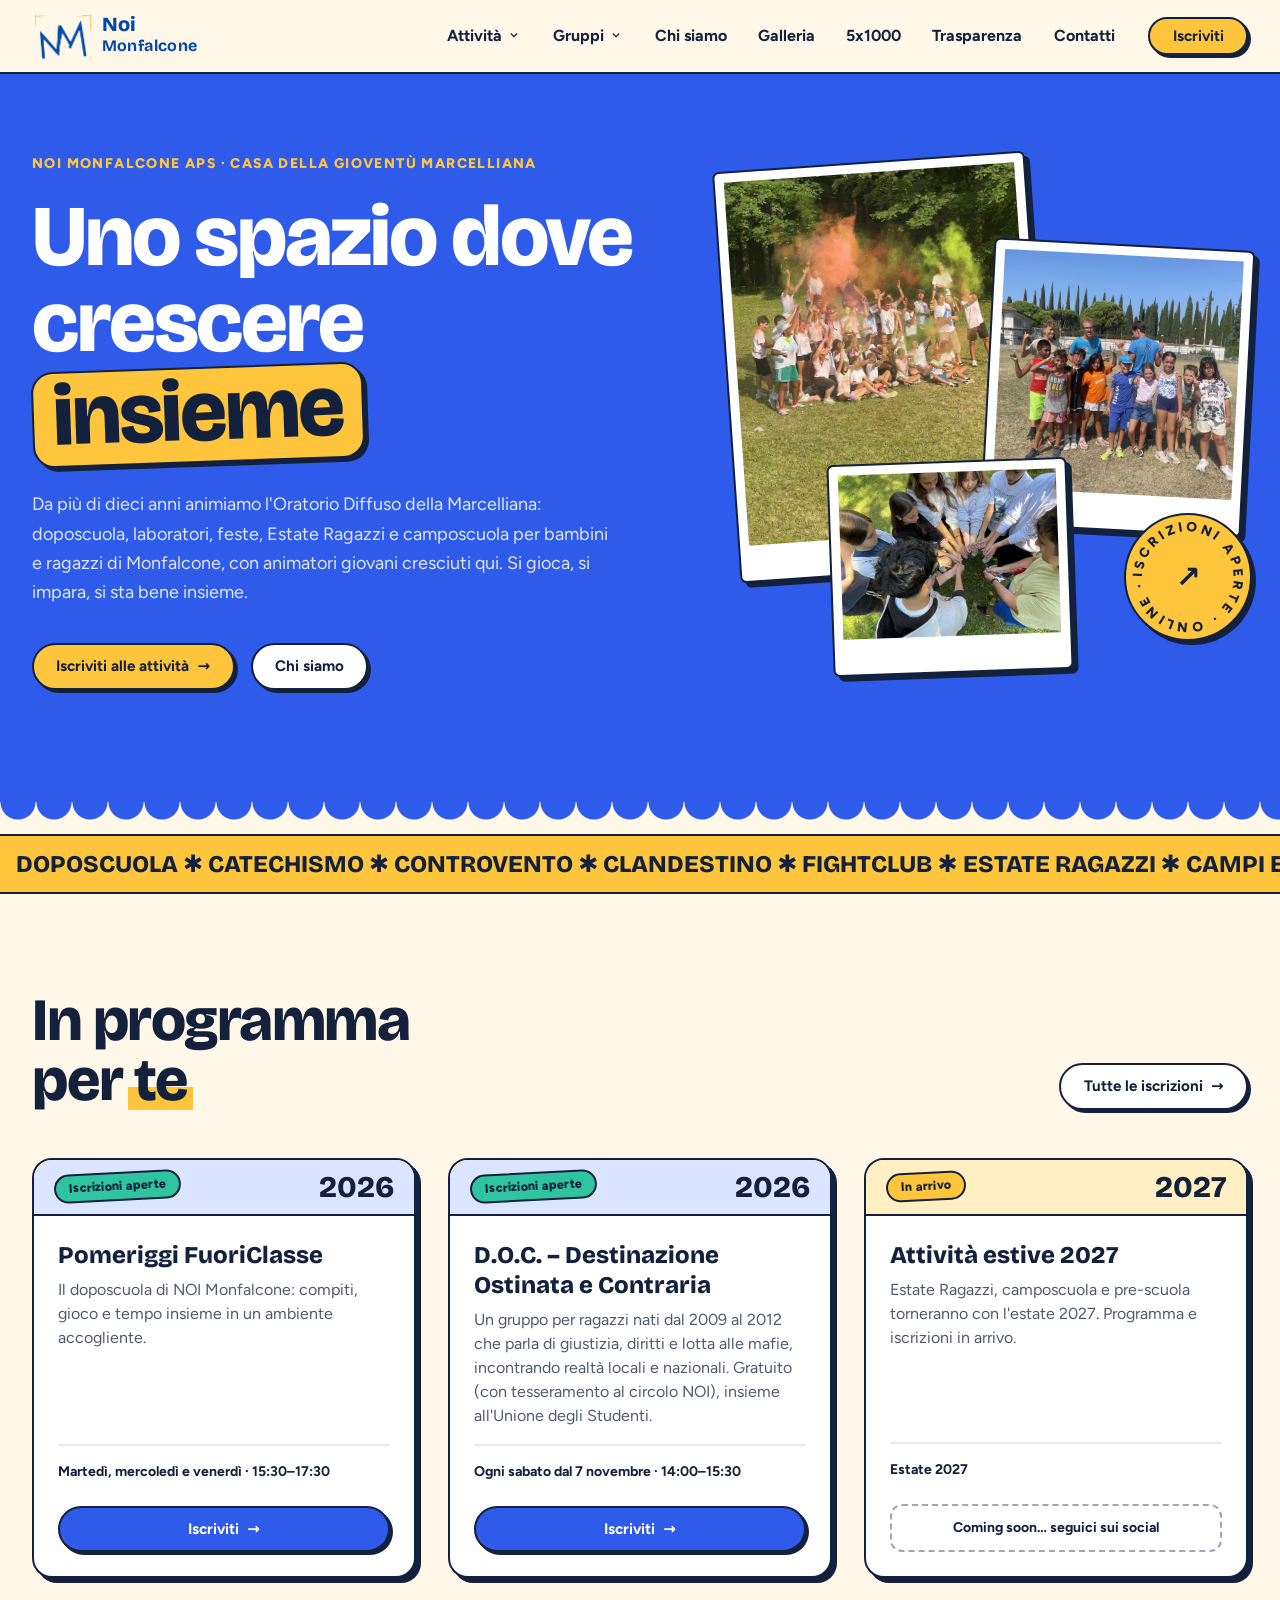
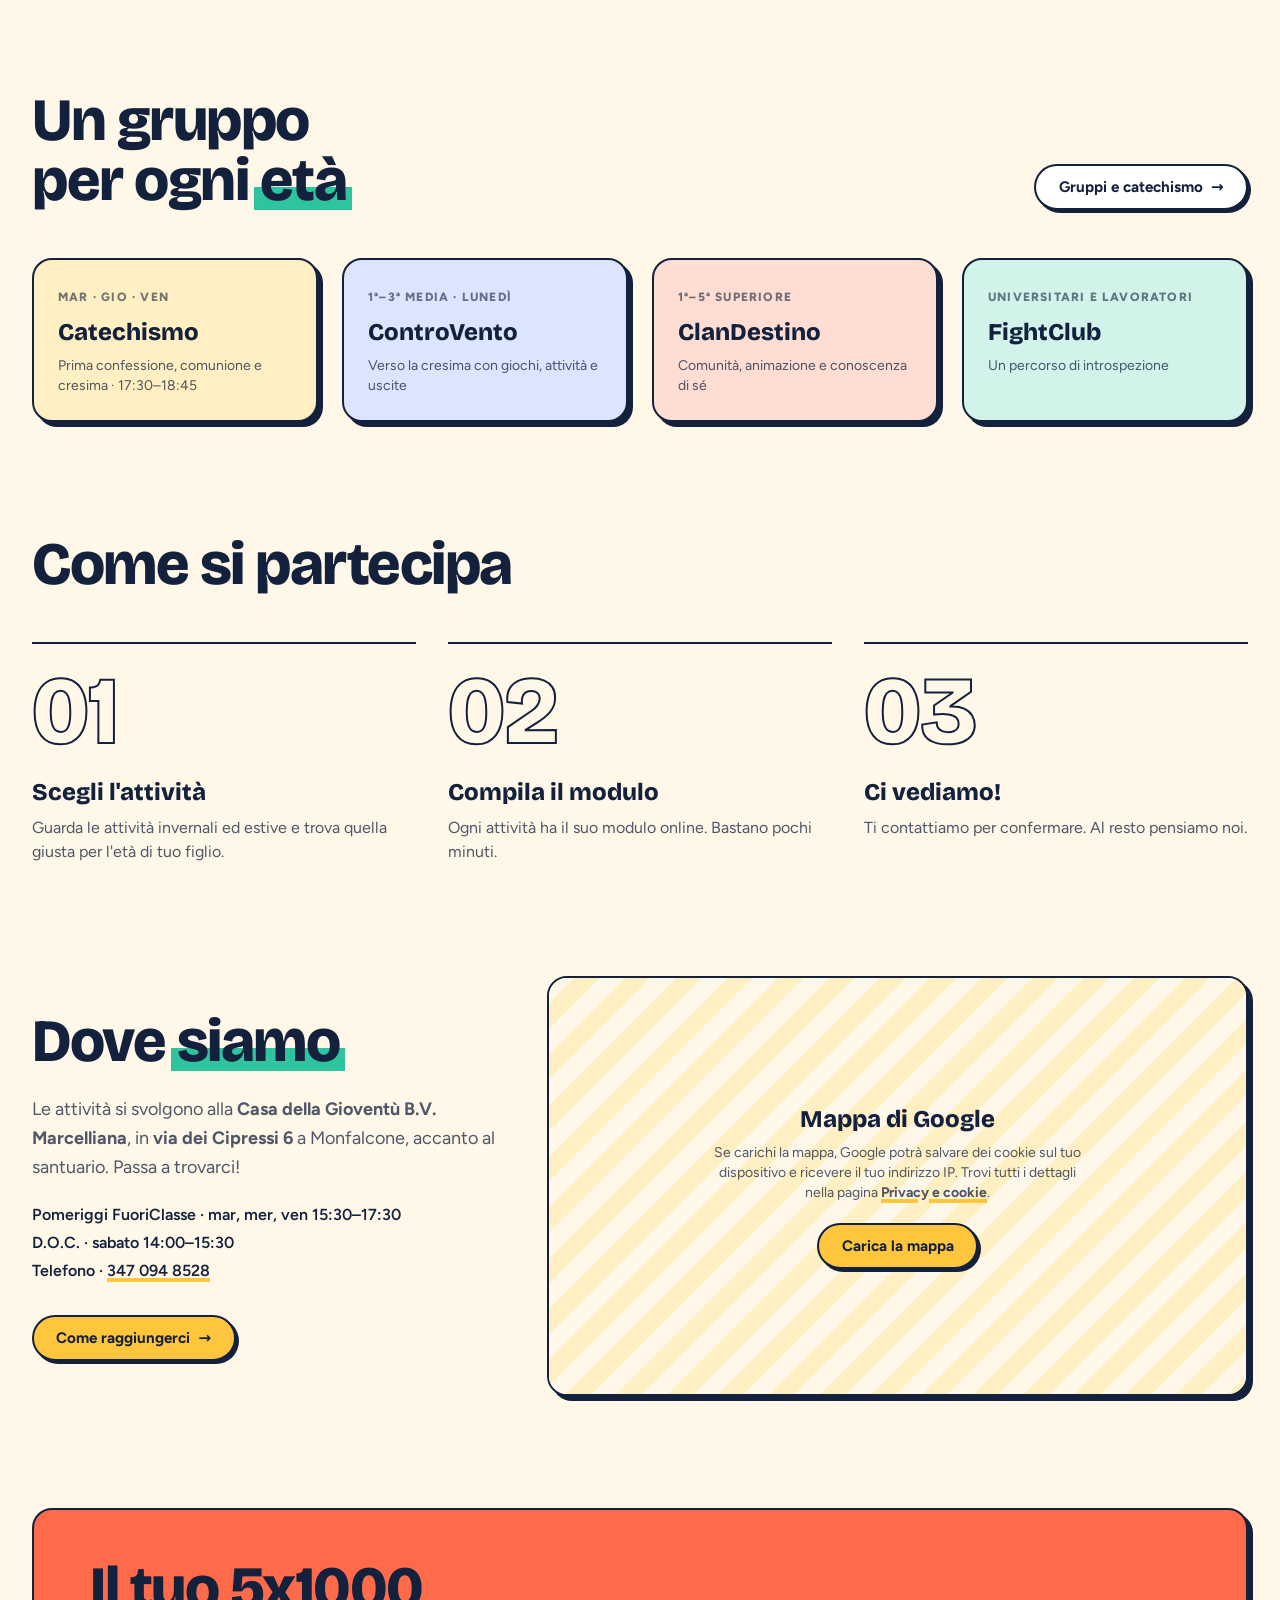
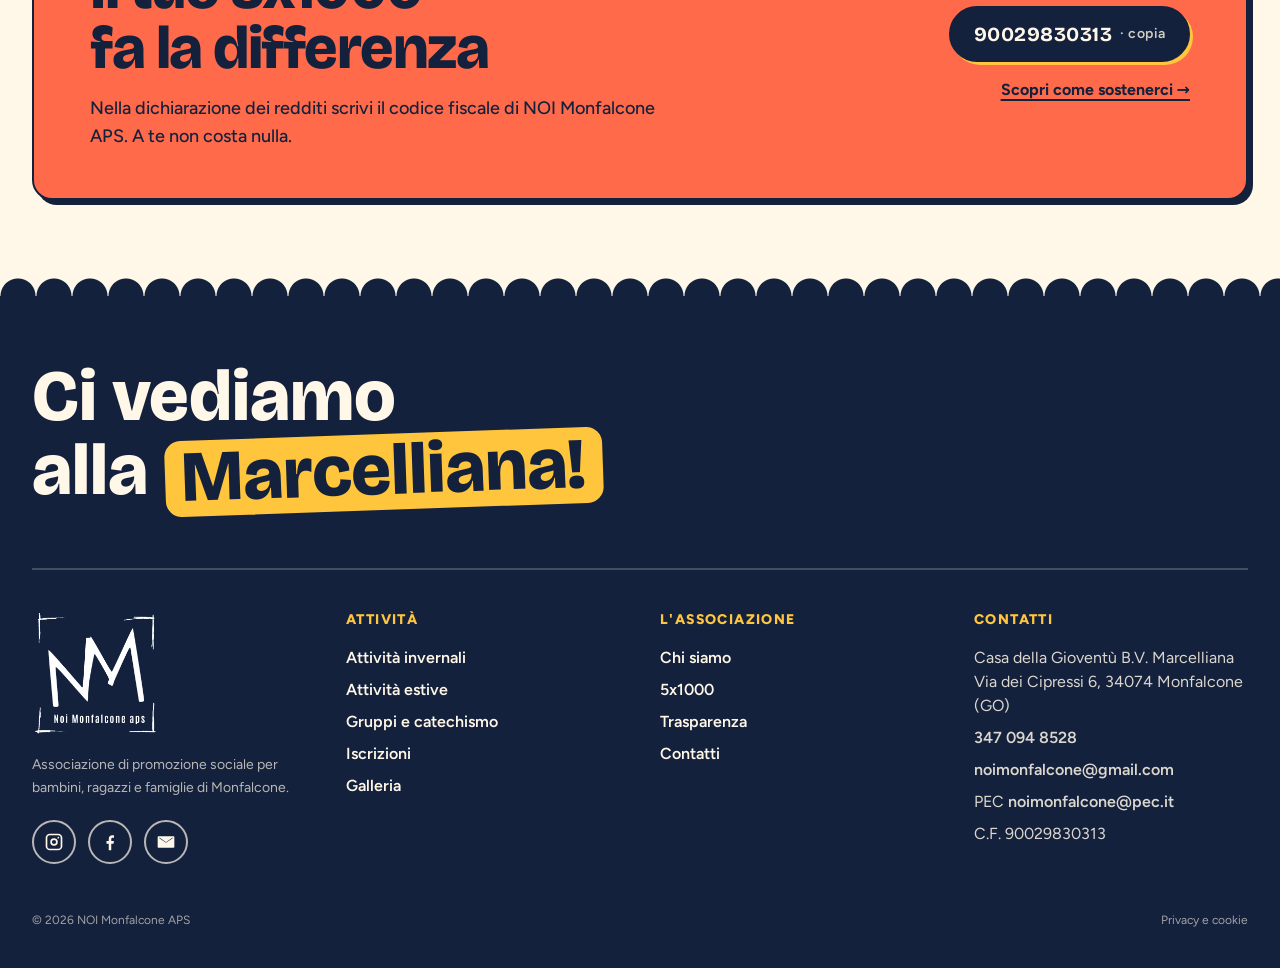
==== commit cd608aac: "Pubblicazione su GitHub Pages con dominio www.noimonfalcone.org - URL canonici, Open Graph, sitemap " ====
--- a/index.html
+++ b/index.html
@@ -5,14 +5,14 @@
   <meta name="viewport" content="width=device-width, initial-scale=1">
   <title>NOI Monfalcone APS | Oratorio e attività per ragazzi</title>
   <meta name="description" content="NOI Monfalcone APS: attività invernali ed estive, doposcuola, campi e laboratori per bambini, ragazzi e famiglie alla Casa della Gioventù Marcelliana.">
-  <link rel="canonical" href="https://giacomo.cogitamus.it/">
+  <link rel="canonical" href="https://www.noimonfalcone.org/">
   <meta property="og:type" content="website">
   <meta property="og:locale" content="it_IT">
   <meta property="og:site_name" content="NOI Monfalcone APS">
   <meta property="og:title" content="NOI Monfalcone APS | Oratorio e attività per ragazzi">
   <meta property="og:description" content="NOI Monfalcone APS: attività invernali ed estive, doposcuola, campi e laboratori per bambini, ragazzi e famiglie alla Casa della Gioventù Marcelliana.">
-  <meta property="og:url" content="https://giacomo.cogitamus.it/">
-  <meta property="og:image" content="https://giacomo.cogitamus.it/assets/img/og-image.jpg">
+  <meta property="og:url" content="https://www.noimonfalcone.org/">
+  <meta property="og:image" content="https://www.noimonfalcone.org/assets/img/og-image.jpg">
   <meta property="og:image:width" content="1200">
   <meta property="og:image:height" content="630">
   <meta property="og:image:alt" content="Foto di gruppo di bambini e animatori all'Estate Ragazzi di NOI Monfalcone">
@@ -29,9 +29,9 @@
   "@type": "NGO",
   "name": "NOI Monfalcone APS",
   "alternateName": "Oratorio Diffuso",
-  "url": "https://giacomo.cogitamus.it/",
-  "logo": "https://giacomo.cogitamus.it/assets/img/logo.png",
-  "image": "https://giacomo.cogitamus.it/assets/img/og-image.jpg",
+  "url": "https://www.noimonfalcone.org/",
+  "logo": "https://www.noimonfalcone.org/assets/img/logo.png",
+  "image": "https://www.noimonfalcone.org/assets/img/og-image.jpg",
   "description": "Associazione di promozione sociale che anima l'Oratorio Diffuso della Marcelliana a Monfalcone: doposcuola, laboratori, feste, Estate Ragazzi e camposcuola per bambini e ragazzi.",
   "email": "noimonfalcone@gmail.com",
   "telephone": "+39 347 094 8528",
